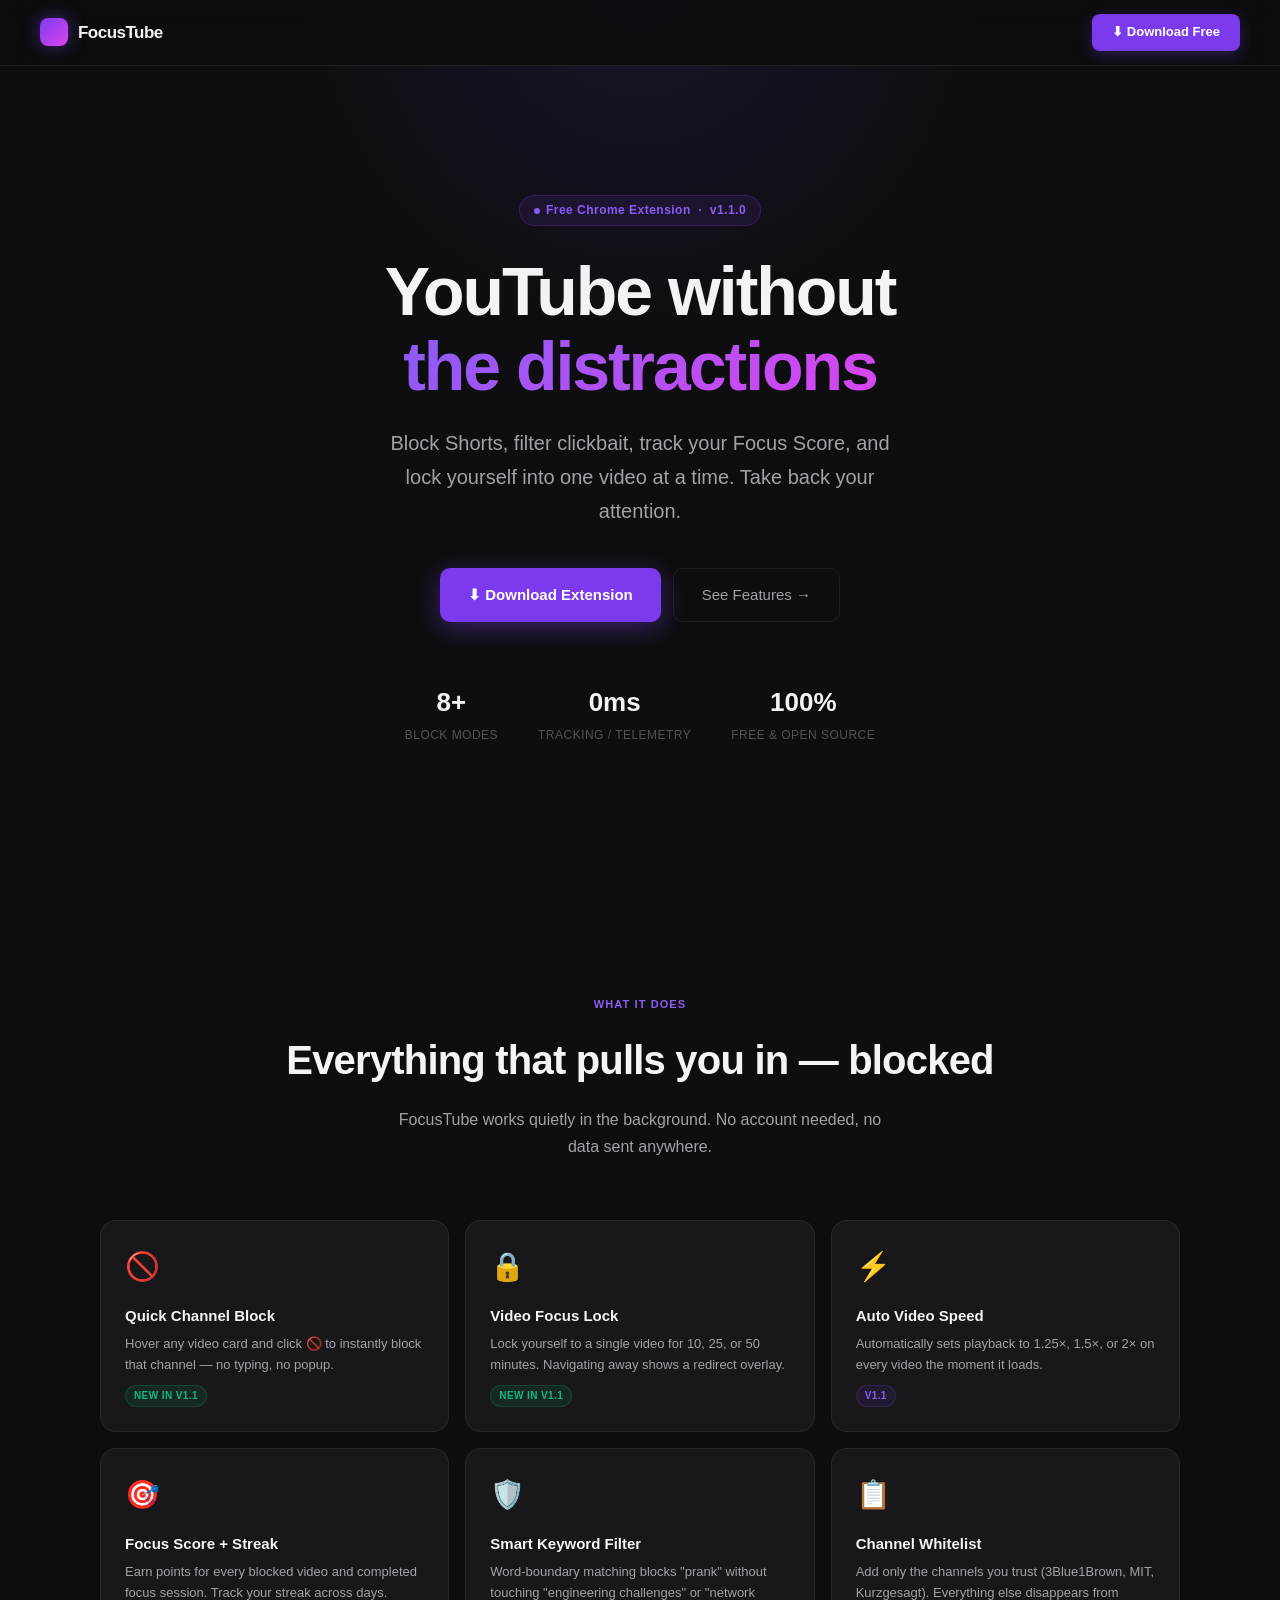
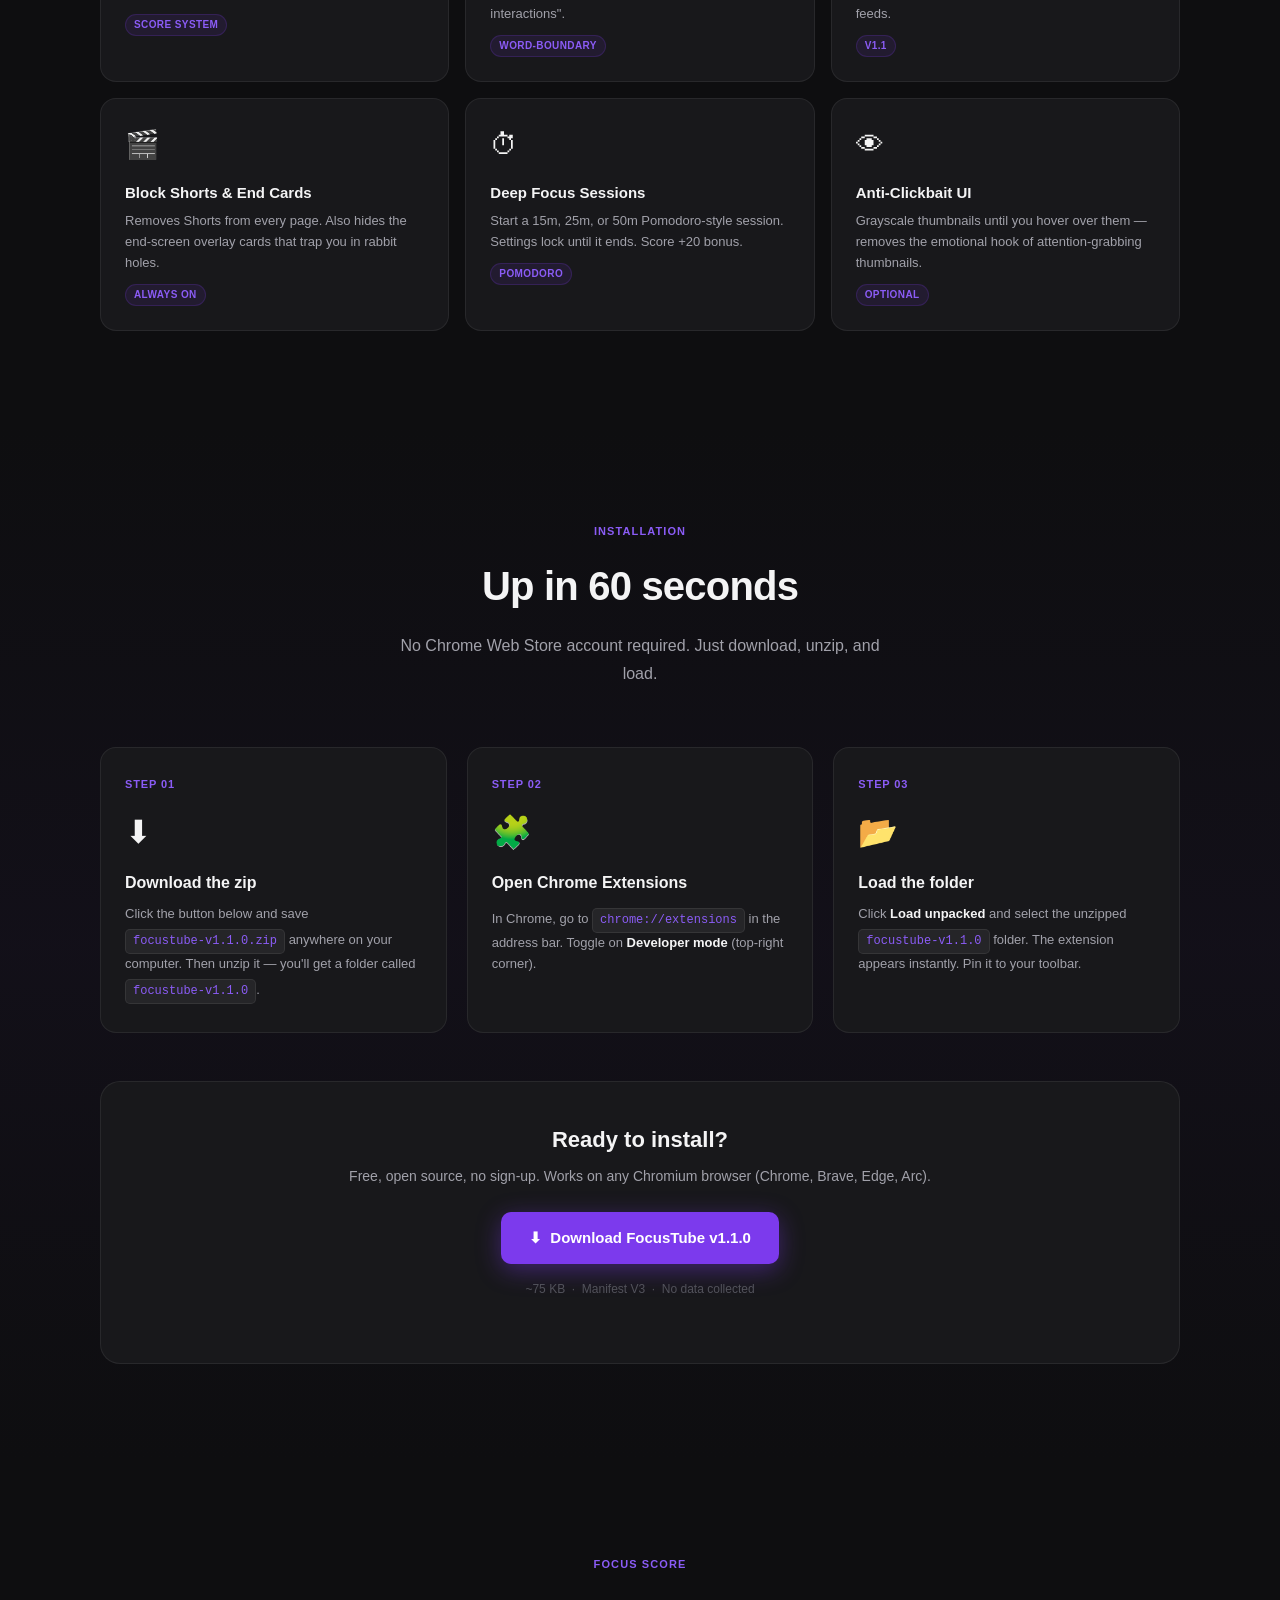
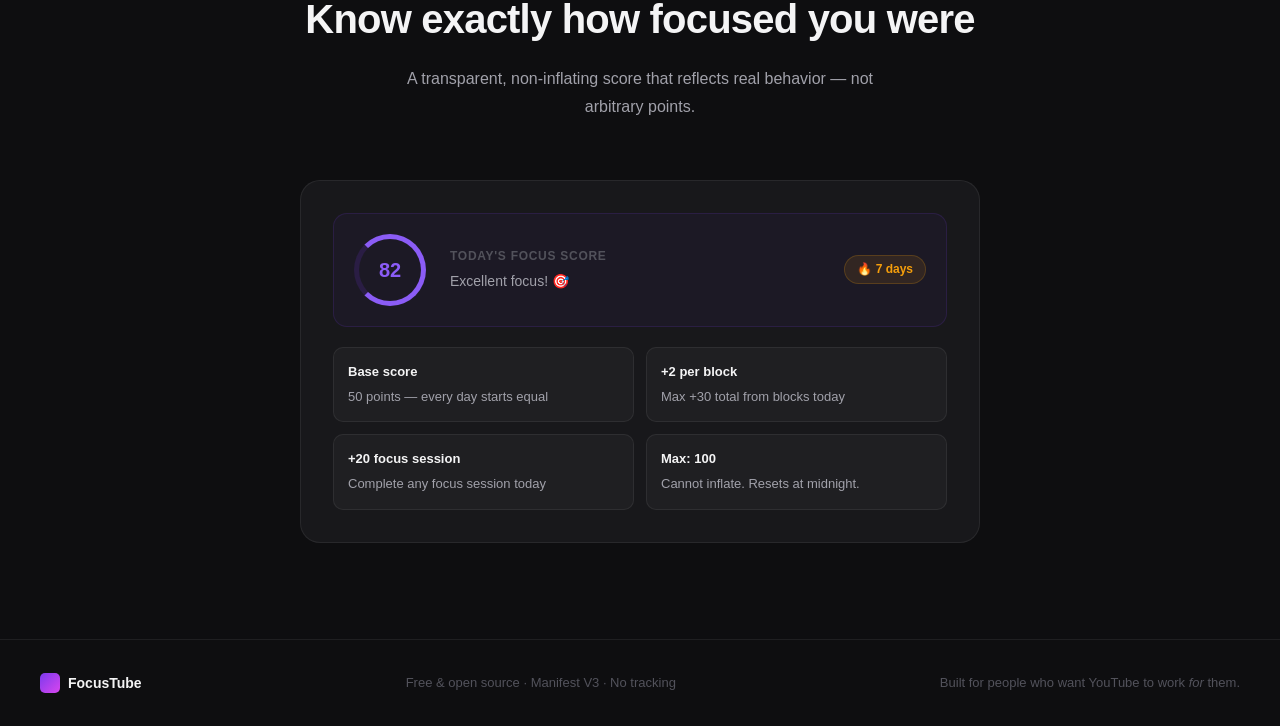
==== docs/index.html @ 8a8a4b5a "🚀 FocusTube v1.1.0 — initial release" ====
<!DOCTYPE html>
<html lang="en">
<head>
  <meta charset="UTF-8">
  <meta name="viewport" content="width=device-width, initial-scale=1.0">
  <title>FocusTube — Distraction-Free YouTube</title>
  <meta name="description" content="FocusTube is a free Chrome extension that blocks Shorts, filters distracting content, tracks your focus score, and locks you into productive YouTube sessions.">
  <style>
    *, *::before, *::after { box-sizing: border-box; margin: 0; padding: 0; }

    :root {
      --bg:       #0e0e10;
      --card:     #18181b;
      --border:   rgba(255,255,255,0.07);
      --accent:   #7c3aed;
      --accent2:  #8b5cf6;
      --success:  #10b981;
      --text:     #f4f4f5;
      --muted:    #a1a1aa;
      --dim:      #52525b;
      --font:     -apple-system, BlinkMacSystemFont, "Segoe UI", Roboto, "Helvetica Neue", Arial, sans-serif;
    }

    html { scroll-behavior: smooth; }

    body {
      background: var(--bg);
      color: var(--text);
      font-family: var(--font);
      line-height: 1.6;
      -webkit-font-smoothing: antialiased;
    }

    /* ── HEADER ─────────────────────────── */
    header {
      position: fixed; top: 0; left: 0; right: 0;
      z-index: 100;
      display: flex; align-items: center; justify-content: space-between;
      padding: 14px 40px;
      background: rgba(14,14,16,0.85);
      backdrop-filter: blur(14px);
      border-bottom: 1px solid var(--border);
    }

    .logo { display: flex; align-items: center; gap: 10px; text-decoration: none; }
    .logo-icon {
      width: 28px; height: 28px;
      background: linear-gradient(135deg, var(--accent), #d946ef);
      border-radius: 8px;
      box-shadow: 0 0 16px rgba(124,58,237,0.5);
    }
    .logo-text { font-size: 17px; font-weight: 700; letter-spacing: -0.03em; color: var(--text); }

    .header-cta {
      background: var(--accent);
      color: #fff;
      text-decoration: none;
      padding: 8px 20px;
      border-radius: 8px;
      font-size: 13px;
      font-weight: 600;
      transition: background 0.2s, box-shadow 0.2s;
      box-shadow: 0 4px 14px rgba(124,58,237,0.3);
    }
    .header-cta:hover { background: var(--accent2); box-shadow: 0 6px 20px rgba(124,58,237,0.45); }

    /* ── HERO ───────────────────────────── */
    .hero {
      min-height: 100vh;
      display: flex; flex-direction: column;
      align-items: center; justify-content: center;
      text-align: center;
      padding: 120px 24px 80px;
      position: relative;
      overflow: hidden;
    }

    .hero::before {
      content: '';
      position: absolute;
      top: -40%; left: 50%;
      transform: translateX(-50%);
      width: 700px; height: 700px;
      background: radial-gradient(circle, rgba(124,58,237,0.12) 0%, transparent 70%);
      pointer-events: none;
    }

    .hero-badge {
      display: inline-flex; align-items: center; gap: 6px;
      background: rgba(124,58,237,0.1);
      border: 1px solid rgba(124,58,237,0.25);
      color: var(--accent2);
      padding: 5px 14px;
      border-radius: 99px;
      font-size: 12px; font-weight: 600;
      letter-spacing: 0.04em;
      margin-bottom: 28px;
    }
    .hero-badge-dot {
      width: 6px; height: 6px;
      border-radius: 50%;
      background: var(--accent2);
      animation: pulse 2s ease-in-out infinite;
    }
    @keyframes pulse {
      0%,100% { opacity: 1; transform: scale(1); }
      50%      { opacity: 0.4; transform: scale(0.8); }
    }

    h1 {
      font-size: clamp(36px, 6vw, 68px);
      font-weight: 800;
      letter-spacing: -0.03em;
      line-height: 1.1;
      margin-bottom: 22px;
      max-width: 780px;
    }

    h1 span {
      background: linear-gradient(135deg, var(--accent2), #d946ef);
      -webkit-background-clip: text;
      -webkit-text-fill-color: transparent;
      background-clip: text;
    }

    .hero-sub {
      font-size: clamp(16px, 2.5vw, 20px);
      color: var(--muted);
      max-width: 520px;
      margin-bottom: 40px;
      line-height: 1.7;
    }

    .hero-btns {
      display: flex; gap: 12px; flex-wrap: wrap; justify-content: center;
      margin-bottom: 60px;
    }

    .btn-primary {
      display: inline-flex; align-items: center; gap: 8px;
      background: var(--accent);
      color: #fff;
      text-decoration: none;
      padding: 14px 28px;
      border-radius: 10px;
      font-size: 15px; font-weight: 600;
      box-shadow: 0 6px 24px rgba(124,58,237,0.4);
      transition: all 0.2s;
    }
    .btn-primary:hover { background: var(--accent2); transform: translateY(-1px); box-shadow: 0 8px 28px rgba(124,58,237,0.5); }

    .btn-ghost {
      display: inline-flex; align-items: center; gap: 8px;
      border: 1px solid var(--border);
      color: var(--muted);
      text-decoration: none;
      padding: 14px 28px;
      border-radius: 10px;
      font-size: 15px; font-weight: 500;
      transition: all 0.2s;
    }
    .btn-ghost:hover { border-color: rgba(255,255,255,0.15); color: var(--text); background: rgba(255,255,255,0.04); }

    .hero-stats {
      display: flex; gap: 40px; flex-wrap: wrap; justify-content: center;
    }
    .stat { text-align: center; }
    .stat-num { font-size: 26px; font-weight: 800; color: var(--text); }
    .stat-label { font-size: 12px; color: var(--dim); margin-top: 2px; letter-spacing: 0.04em; text-transform: uppercase; }

    /* ── FEATURES ───────────────────────── */
    section { padding: 96px 24px; }

    .container { max-width: 1080px; margin: 0 auto; }

    .section-label {
      text-align: center;
      font-size: 11px; font-weight: 700;
      text-transform: uppercase; letter-spacing: 0.1em;
      color: var(--accent2);
      margin-bottom: 14px;
    }

    h2 {
      text-align: center;
      font-size: clamp(26px, 4vw, 40px);
      font-weight: 800;
      letter-spacing: -0.02em;
      margin-bottom: 14px;
    }

    .section-sub {
      text-align: center;
      color: var(--muted);
      font-size: 16px;
      max-width: 500px;
      margin: 0 auto 60px;
      line-height: 1.7;
    }

    .features-grid {
      display: grid;
      grid-template-columns: repeat(auto-fit, minmax(300px, 1fr));
      gap: 16px;
    }

    .feature-card {
      background: var(--card);
      border: 1px solid var(--border);
      border-radius: 16px;
      padding: 24px;
      transition: border-color 0.2s, transform 0.2s;
    }
    .feature-card:hover { border-color: rgba(124,58,237,0.3); transform: translateY(-2px); }

    .feature-icon {
      font-size: 28px;
      margin-bottom: 14px;
      display: block;
    }

    .feature-name {
      font-size: 15px; font-weight: 700;
      margin-bottom: 6px; color: var(--text);
    }

    .feature-desc {
      font-size: 13px; color: var(--muted); line-height: 1.6;
    }

    .feature-tag {
      display: inline-block;
      background: rgba(124,58,237,0.1);
      border: 1px solid rgba(124,58,237,0.2);
      color: var(--accent2);
      padding: 2px 8px;
      border-radius: 99px;
      font-size: 10px; font-weight: 700;
      letter-spacing: 0.04em;
      text-transform: uppercase;
      margin-top: 10px;
    }
    .feature-tag.green {
      background: rgba(16,185,129,0.1);
      border-color: rgba(16,185,129,0.2);
      color: var(--success);
    }

    /* ── INSTALL STEPS ──────────────────── */
    .install-section {
      background: linear-gradient(180deg, var(--bg) 0%, rgba(124,58,237,0.04) 50%, var(--bg) 100%);
    }

    .steps {
      display: grid;
      grid-template-columns: repeat(auto-fit, minmax(260px, 1fr));
      gap: 20px;
      margin-bottom: 48px;
    }

    .step {
      background: var(--card);
      border: 1px solid var(--border);
      border-radius: 16px;
      padding: 28px 24px;
      position: relative;
    }

    .step-num {
      font-size: 11px; font-weight: 800;
      text-transform: uppercase; letter-spacing: 0.08em;
      color: var(--accent2);
      margin-bottom: 14px;
    }

    .step-icon { font-size: 32px; margin-bottom: 12px; display: block; }

    .step h3 { font-size: 16px; font-weight: 700; margin-bottom: 8px; }

    .step p { font-size: 13px; color: var(--muted); line-height: 1.6; }

    .step code {
      display: inline-block;
      background: rgba(255,255,255,0.06);
      border: 1px solid var(--border);
      border-radius: 5px;
      padding: 2px 7px;
      font-size: 12px;
      font-family: "SF Mono", "Fira Code", Consolas, monospace;
      color: var(--accent2);
      margin-top: 4px;
    }

    .install-cta {
      text-align: center;
      padding: 40px;
      background: var(--card);
      border: 1px solid var(--border);
      border-radius: 20px;
    }

    .install-cta h3 { font-size: 22px; font-weight: 700; margin-bottom: 8px; }
    .install-cta p { font-size: 14px; color: var(--muted); margin-bottom: 24px; }

    /* ── SCORE PREVIEW ──────────────────── */
    .preview-box {
      background: var(--card);
      border: 1px solid var(--border);
      border-radius: 20px;
      padding: 32px;
      max-width: 680px;
      margin: 0 auto;
    }

    .score-preview {
      display: flex; align-items: center; gap: 24px;
      padding: 20px;
      background: rgba(124,58,237,0.05);
      border: 1px solid rgba(124,58,237,0.15);
      border-radius: 14px;
      margin-bottom: 20px;
    }

    .score-ring-demo {
      width: 72px; height: 72px;
      border-radius: 50%;
      border: 5px solid rgba(124,58,237,0.15);
      border-top-color: var(--accent2);
      border-right-color: var(--accent2);
      border-bottom-color: var(--accent2);
      display: flex; align-items: center; justify-content: center;
      flex-shrink: 0;
    }

    .score-ring-num { font-size: 20px; font-weight: 800; color: var(--accent2); }
    .score-meta { flex: 1; }
    .score-meta-title { font-size: 12px; font-weight: 700; text-transform: uppercase; letter-spacing: 0.06em; color: var(--dim); margin-bottom: 4px; }
    .score-meta-msg { font-size: 14px; color: var(--muted); }
    .streak-demo {
      background: rgba(245,158,11,0.1);
      border: 1px solid rgba(245,158,11,0.2);
      color: #f59e0b;
      padding: 4px 12px; border-radius: 99px;
      font-size: 12px; font-weight: 700;
    }

    /* ── FOOTER ─────────────────────────── */
    footer {
      border-top: 1px solid var(--border);
      padding: 32px 40px;
      display: flex; align-items: center; justify-content: space-between;
      flex-wrap: wrap; gap: 16px;
    }

    .footer-logo { display: flex; align-items: center; gap: 8px; }
    .footer-logo-icon {
      width: 20px; height: 20px;
      background: linear-gradient(135deg, var(--accent), #d946ef);
      border-radius: 5px;
    }
    .footer-logo-text { font-size: 14px; font-weight: 700; color: var(--text); }

    footer p { font-size: 13px; color: var(--dim); }

    footer a { color: var(--accent2); text-decoration: none; }
    footer a:hover { text-decoration: underline; }

    @media (max-width: 600px) {
      header { padding: 12px 20px; }
      .hero { padding: 100px 20px 60px; }
      .hero-stats { gap: 24px; }
      footer { flex-direction: column; text-align: center; }
    }
  </style>
</head>
<body>

  <!-- ── HEADER ─────────────────────────── -->
  <header>
    <a class="logo" href="#">
      <div class="logo-icon"></div>
      <span class="logo-text">FocusTube</span>
    </a>
    <a class="header-cta" href="#install">⬇ Download Free</a>
  </header>

  <!-- ── HERO ─────────────────────────────── -->
  <section class="hero">
    <div class="hero-badge">
      <span class="hero-badge-dot"></span>
      Free Chrome Extension &nbsp;·&nbsp; v1.1.0
    </div>

    <h1>YouTube without<br><span>the distractions</span></h1>

    <p class="hero-sub">
      Block Shorts, filter clickbait, track your Focus Score, and lock yourself
      into one video at a time. Take back your attention.
    </p>

    <div class="hero-btns">
      <a class="btn-primary" href="#install">
        ⬇ Download Extension
      </a>
      <a class="btn-ghost" href="#features">
        See Features →
      </a>
    </div>

    <div class="hero-stats">
      <div class="stat">
        <div class="stat-num">8+</div>
        <div class="stat-label">Block Modes</div>
      </div>
      <div class="stat">
        <div class="stat-num">0ms</div>
        <div class="stat-label">Tracking / Telemetry</div>
      </div>
      <div class="stat">
        <div class="stat-num">100%</div>
        <div class="stat-label">Free & Open Source</div>
      </div>
    </div>
  </section>

  <!-- ── FEATURES ─────────────────────────── -->
  <section id="features">
    <div class="container">
      <p class="section-label">What it does</p>
      <h2>Everything that pulls you in — blocked</h2>
      <p class="section-sub">FocusTube works quietly in the background. No account needed, no data sent anywhere.</p>

      <div class="features-grid">

        <div class="feature-card">
          <span class="feature-icon">🚫</span>
          <div class="feature-name">Quick Channel Block</div>
          <div class="feature-desc">Hover any video card and click 🚫 to instantly block that channel — no typing, no popup.</div>
          <span class="feature-tag green">New in v1.1</span>
        </div>

        <div class="feature-card">
          <span class="feature-icon">🔒</span>
          <div class="feature-name">Video Focus Lock</div>
          <div class="feature-desc">Lock yourself to a single video for 10, 25, or 50 minutes. Navigating away shows a redirect overlay.</div>
          <span class="feature-tag green">New in v1.1</span>
        </div>

        <div class="feature-card">
          <span class="feature-icon">⚡</span>
          <div class="feature-name">Auto Video Speed</div>
          <div class="feature-desc">Automatically sets playback to 1.25×, 1.5×, or 2× on every video the moment it loads.</div>
          <span class="feature-tag">v1.1</span>
        </div>

        <div class="feature-card">
          <span class="feature-icon">🎯</span>
          <div class="feature-name">Focus Score + Streak</div>
          <div class="feature-desc">Earn points for every blocked video and completed focus session. Track your streak across days.</div>
          <span class="feature-tag">Score System</span>
        </div>

        <div class="feature-card">
          <span class="feature-icon">🛡️</span>
          <div class="feature-name">Smart Keyword Filter</div>
          <div class="feature-desc">Word-boundary matching blocks "prank" without touching "engineering challenges" or "network interactions".</div>
          <span class="feature-tag">Word-Boundary</span>
        </div>

        <div class="feature-card">
          <span class="feature-icon">📋</span>
          <div class="feature-name">Channel Whitelist</div>
          <div class="feature-desc">Add only the channels you trust (3Blue1Brown, MIT, Kurzgesagt). Everything else disappears from feeds.</div>
          <span class="feature-tag">v1.1</span>
        </div>

        <div class="feature-card">
          <span class="feature-icon">🎬</span>
          <div class="feature-name">Block Shorts & End Cards</div>
          <div class="feature-desc">Removes Shorts from every page. Also hides the end-screen overlay cards that trap you in rabbit holes.</div>
          <span class="feature-tag">Always On</span>
        </div>

        <div class="feature-card">
          <span class="feature-icon">⏱</span>
          <div class="feature-name">Deep Focus Sessions</div>
          <div class="feature-desc">Start a 15m, 25m, or 50m Pomodoro-style session. Settings lock until it ends. Score +20 bonus.</div>
          <span class="feature-tag">Pomodoro</span>
        </div>

        <div class="feature-card">
          <span class="feature-icon">👁</span>
          <div class="feature-name">Anti-Clickbait UI</div>
          <div class="feature-desc">Grayscale thumbnails until you hover over them — removes the emotional hook of attention-grabbing thumbnails.</div>
          <span class="feature-tag">Optional</span>
        </div>

      </div>
    </div>
  </section>

  <!-- ── INSTALL ───────────────────────────── -->
  <section class="install-section" id="install">
    <div class="container">
      <p class="section-label">Installation</p>
      <h2>Up in 60 seconds</h2>
      <p class="section-sub">No Chrome Web Store account required. Just download, unzip, and load.</p>

      <div class="steps">
        <div class="step">
          <div class="step-num">Step 01</div>
          <span class="step-icon">⬇</span>
          <h3>Download the zip</h3>
          <p>Click the button below and save <code>focustube-v1.1.0.zip</code> anywhere on your computer. Then unzip it — you'll get a folder called <code>focustube-v1.1.0</code>.</p>
        </div>

        <div class="step">
          <div class="step-num">Step 02</div>
          <span class="step-icon">🧩</span>
          <h3>Open Chrome Extensions</h3>
          <p>In Chrome, go to <code>chrome://extensions</code> in the address bar. Toggle on <strong style="color:#f4f4f5">Developer mode</strong> (top-right corner).</p>
        </div>

        <div class="step">
          <div class="step-num">Step 03</div>
          <span class="step-icon">📂</span>
          <h3>Load the folder</h3>
          <p>Click <strong style="color:#f4f4f5">Load unpacked</strong> and select the unzipped <code>focustube-v1.1.0</code> folder. The extension appears instantly. Pin it to your toolbar.</p>
        </div>
      </div>

      <div class="install-cta">
        <h3>Ready to install?</h3>
        <p>Free, open source, no sign-up. Works on any Chromium browser (Chrome, Brave, Edge, Arc).</p>
        <a class="btn-primary" href="focustube-v1.1.0.zip" download>
          ⬇ &nbsp;Download FocusTube v1.1.0
        </a>
        <p style="margin-top:16px; font-size:12px; color:#52525b">
          ~75 KB &nbsp;·&nbsp; Manifest V3 &nbsp;·&nbsp; No data collected
        </p>
      </div>
    </div>
  </section>

  <!-- ── SCORE PREVIEW ─────────────────────── -->
  <section>
    <div class="container">
      <p class="section-label">Focus Score</p>
      <h2>Know exactly how focused you were</h2>
      <p class="section-sub">A transparent, non-inflating score that reflects real behavior — not arbitrary points.</p>

      <div class="preview-box">
        <div class="score-preview">
          <div class="score-ring-demo">
            <span class="score-ring-num">82</span>
          </div>
          <div class="score-meta">
            <div class="score-meta-title">Today's Focus Score</div>
            <div class="score-meta-msg">Excellent focus! 🎯</div>
          </div>
          <span class="streak-demo">🔥 7 days</span>
        </div>

        <div style="display:grid; grid-template-columns:1fr 1fr; gap:12px; font-size:13px; color:var(--muted);">
          <div style="background:rgba(255,255,255,0.03);border:1px solid var(--border);border-radius:10px;padding:14px;">
            <div style="color:var(--text);font-weight:600;margin-bottom:4px;">Base score</div>
            50 points — every day starts equal
          </div>
          <div style="background:rgba(255,255,255,0.03);border:1px solid var(--border);border-radius:10px;padding:14px;">
            <div style="color:var(--text);font-weight:600;margin-bottom:4px;">+2 per block</div>
            Max +30 total from blocks today
          </div>
          <div style="background:rgba(255,255,255,0.03);border:1px solid var(--border);border-radius:10px;padding:14px;">
            <div style="color:var(--text);font-weight:600;margin-bottom:4px;">+20 focus session</div>
            Complete any focus session today
          </div>
          <div style="background:rgba(255,255,255,0.03);border:1px solid var(--border);border-radius:10px;padding:14px;">
            <div style="color:var(--text);font-weight:600;margin-bottom:4px;">Max: 100</div>
            Cannot inflate. Resets at midnight.
          </div>
        </div>
      </div>
    </div>
  </section>

  <!-- ── FOOTER ────────────────────────────── -->
  <footer>
    <div class="footer-logo">
      <div class="footer-logo-icon"></div>
      <span class="footer-logo-text">FocusTube</span>
    </div>
    <p>Free & open source · Manifest V3 · No tracking</p>
    <p>Built for people who want YouTube to work <em>for</em> them.</p>
  </footer>

</body>
</html>
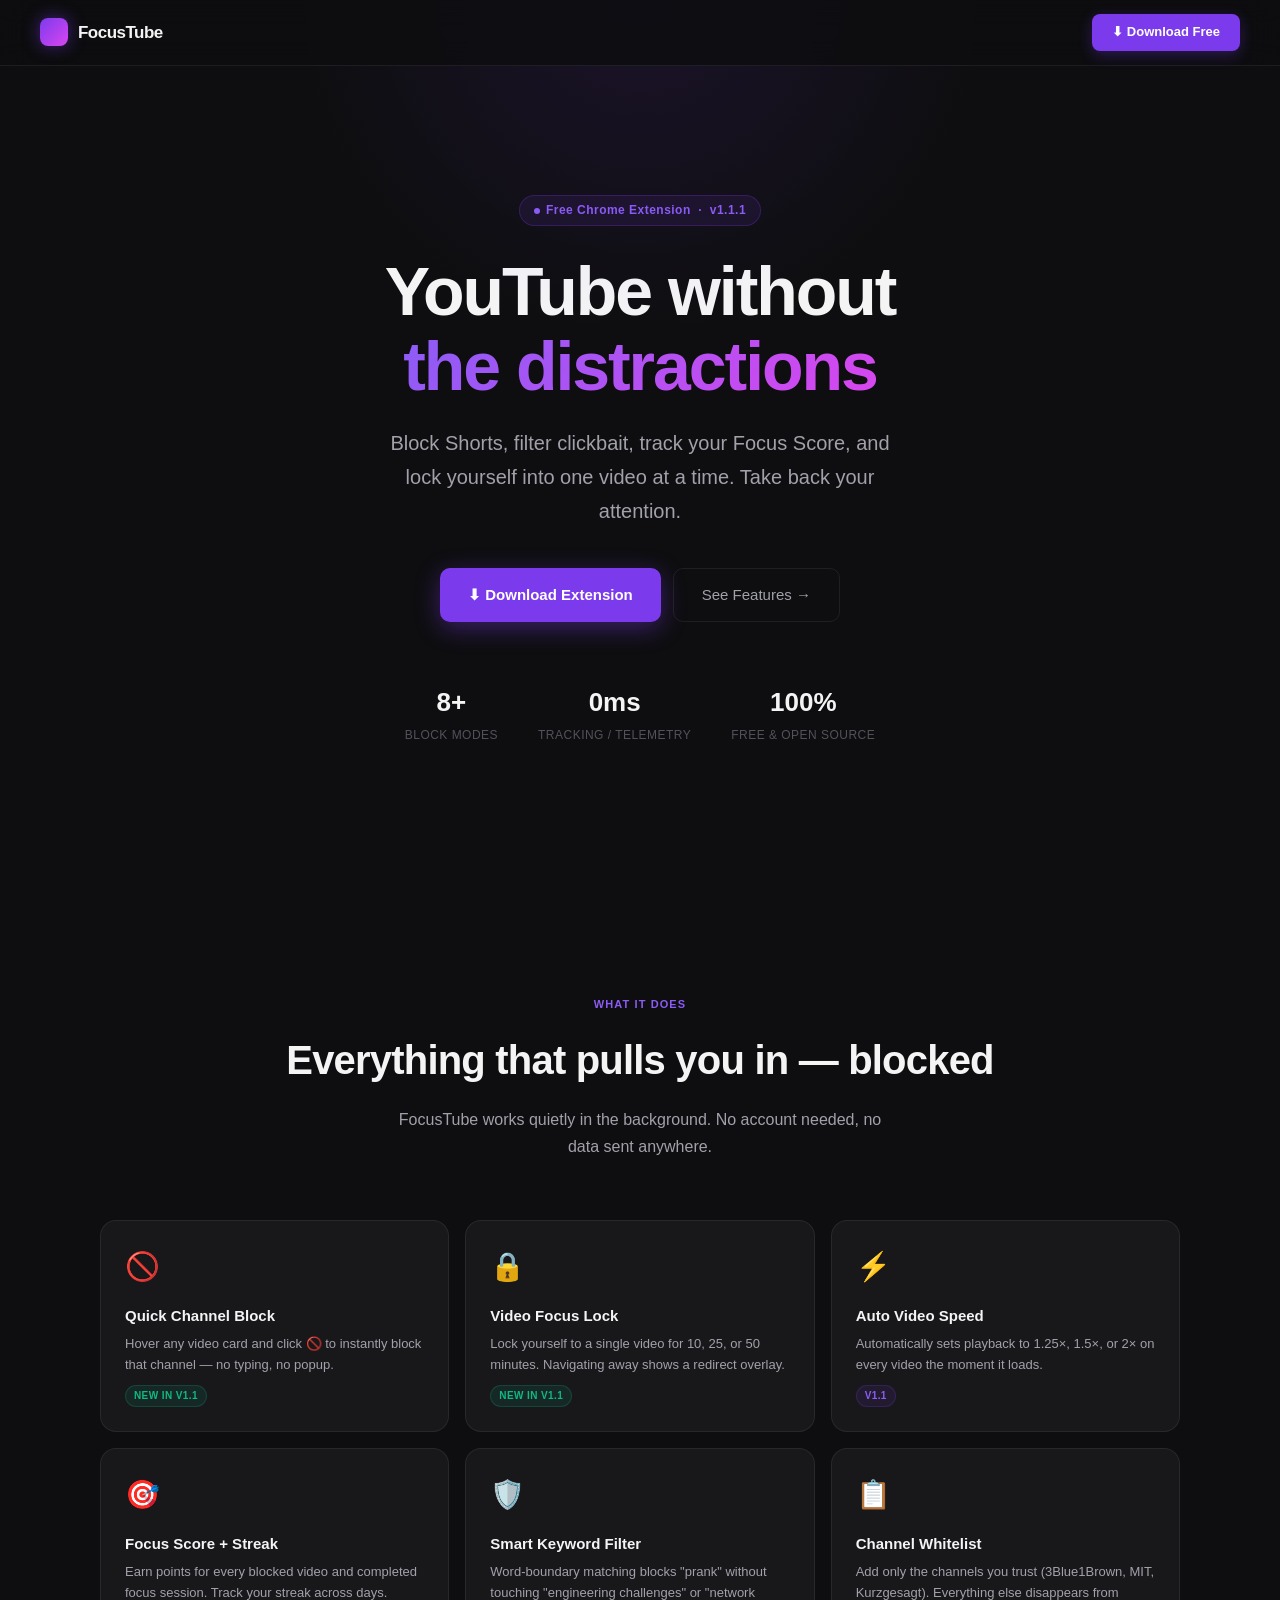
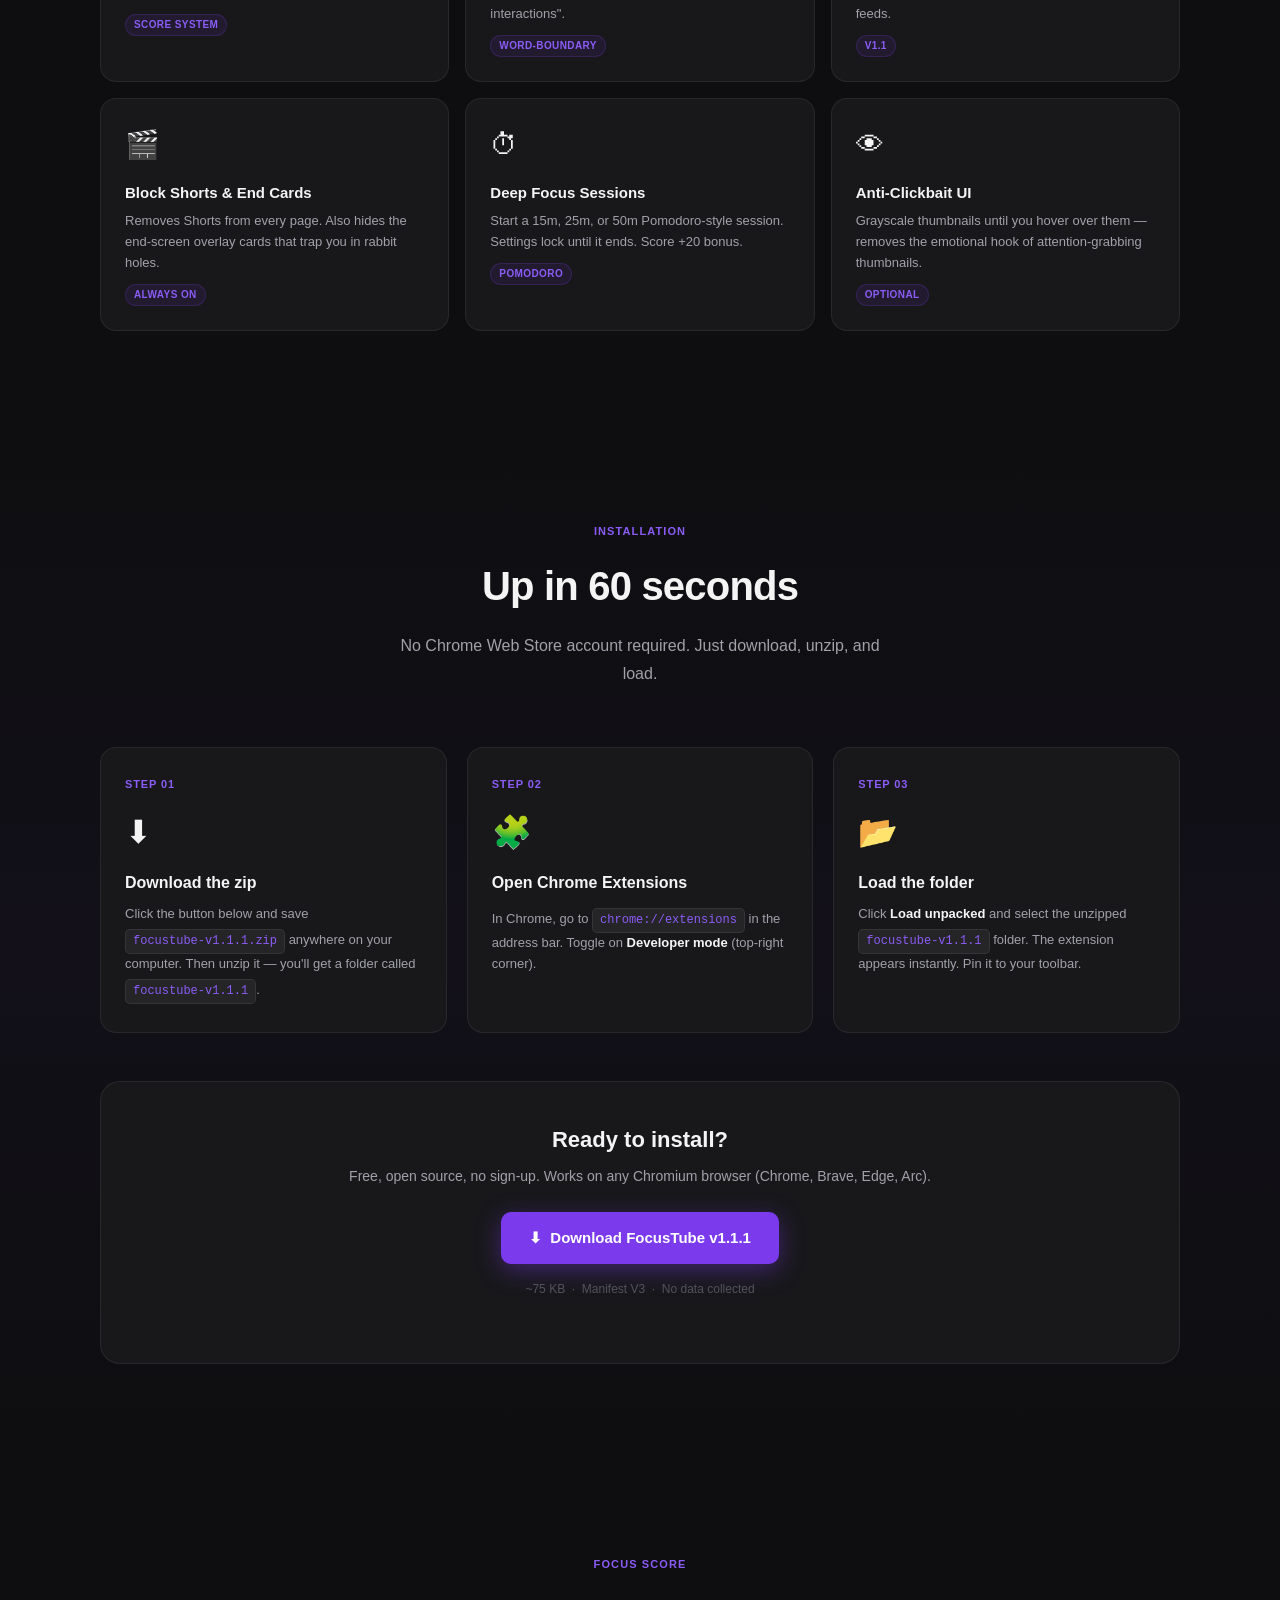
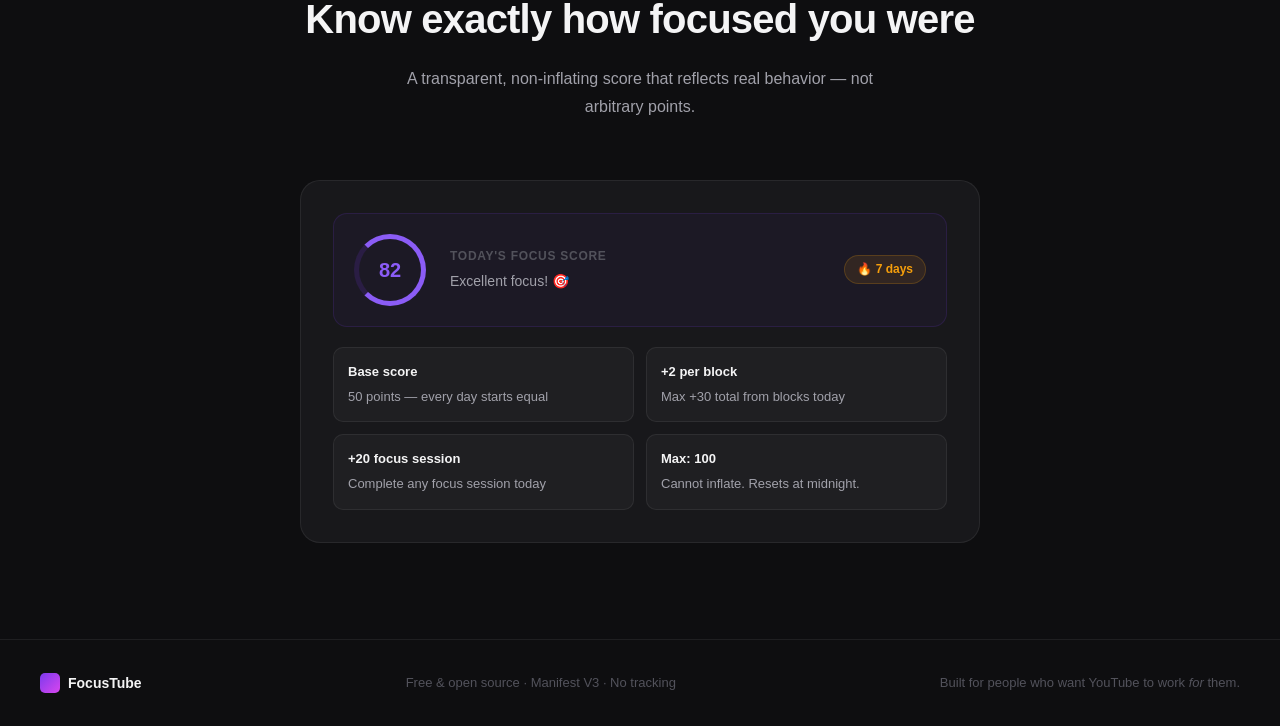
==== commit e517fe2c: "fix: Focus Session no longer blocks /watch page videos" ====
--- a/docs/index.html
+++ b/docs/index.html
@@ -388,7 +388,7 @@
   <section class="hero">
     <div class="hero-badge">
       <span class="hero-badge-dot"></span>
-      Free Chrome Extension &nbsp;·&nbsp; v1.1.0
+      Free Chrome Extension &nbsp;·&nbsp; v1.1.1
     </div>
 
     <h1>YouTube without<br><span>the distractions</span></h1>
@@ -511,7 +511,7 @@
           <div class="step-num">Step 01</div>
           <span class="step-icon">⬇</span>
           <h3>Download the zip</h3>
-          <p>Click the button below and save <code>focustube-v1.1.0.zip</code> anywhere on your computer. Then unzip it — you'll get a folder called <code>focustube-v1.1.0</code>.</p>
+          <p>Click the button below and save <code>focustube-v1.1.1.zip</code> anywhere on your computer. Then unzip it — you'll get a folder called <code>focustube-v1.1.1</code>.</p>
         </div>
 
         <div class="step">
@@ -525,15 +525,15 @@
           <div class="step-num">Step 03</div>
           <span class="step-icon">📂</span>
           <h3>Load the folder</h3>
-          <p>Click <strong style="color:#f4f4f5">Load unpacked</strong> and select the unzipped <code>focustube-v1.1.0</code> folder. The extension appears instantly. Pin it to your toolbar.</p>
+          <p>Click <strong style="color:#f4f4f5">Load unpacked</strong> and select the unzipped <code>focustube-v1.1.1</code> folder. The extension appears instantly. Pin it to your toolbar.</p>
         </div>
       </div>
 
       <div class="install-cta">
         <h3>Ready to install?</h3>
         <p>Free, open source, no sign-up. Works on any Chromium browser (Chrome, Brave, Edge, Arc).</p>
-        <a class="btn-primary" href="focustube-v1.1.0.zip" download>
-          ⬇ &nbsp;Download FocusTube v1.1.0
+        <a class="btn-primary" href="https://github.com/aditya2706-dot/focustube/releases/download/v1.1.1/focustube-v1.1.1.zip" download>
+          ⬇ &nbsp;Download FocusTube v1.1.1
         </a>
         <p style="margin-top:16px; font-size:12px; color:#52525b">
           ~75 KB &nbsp;·&nbsp; Manifest V3 &nbsp;·&nbsp; No data collected
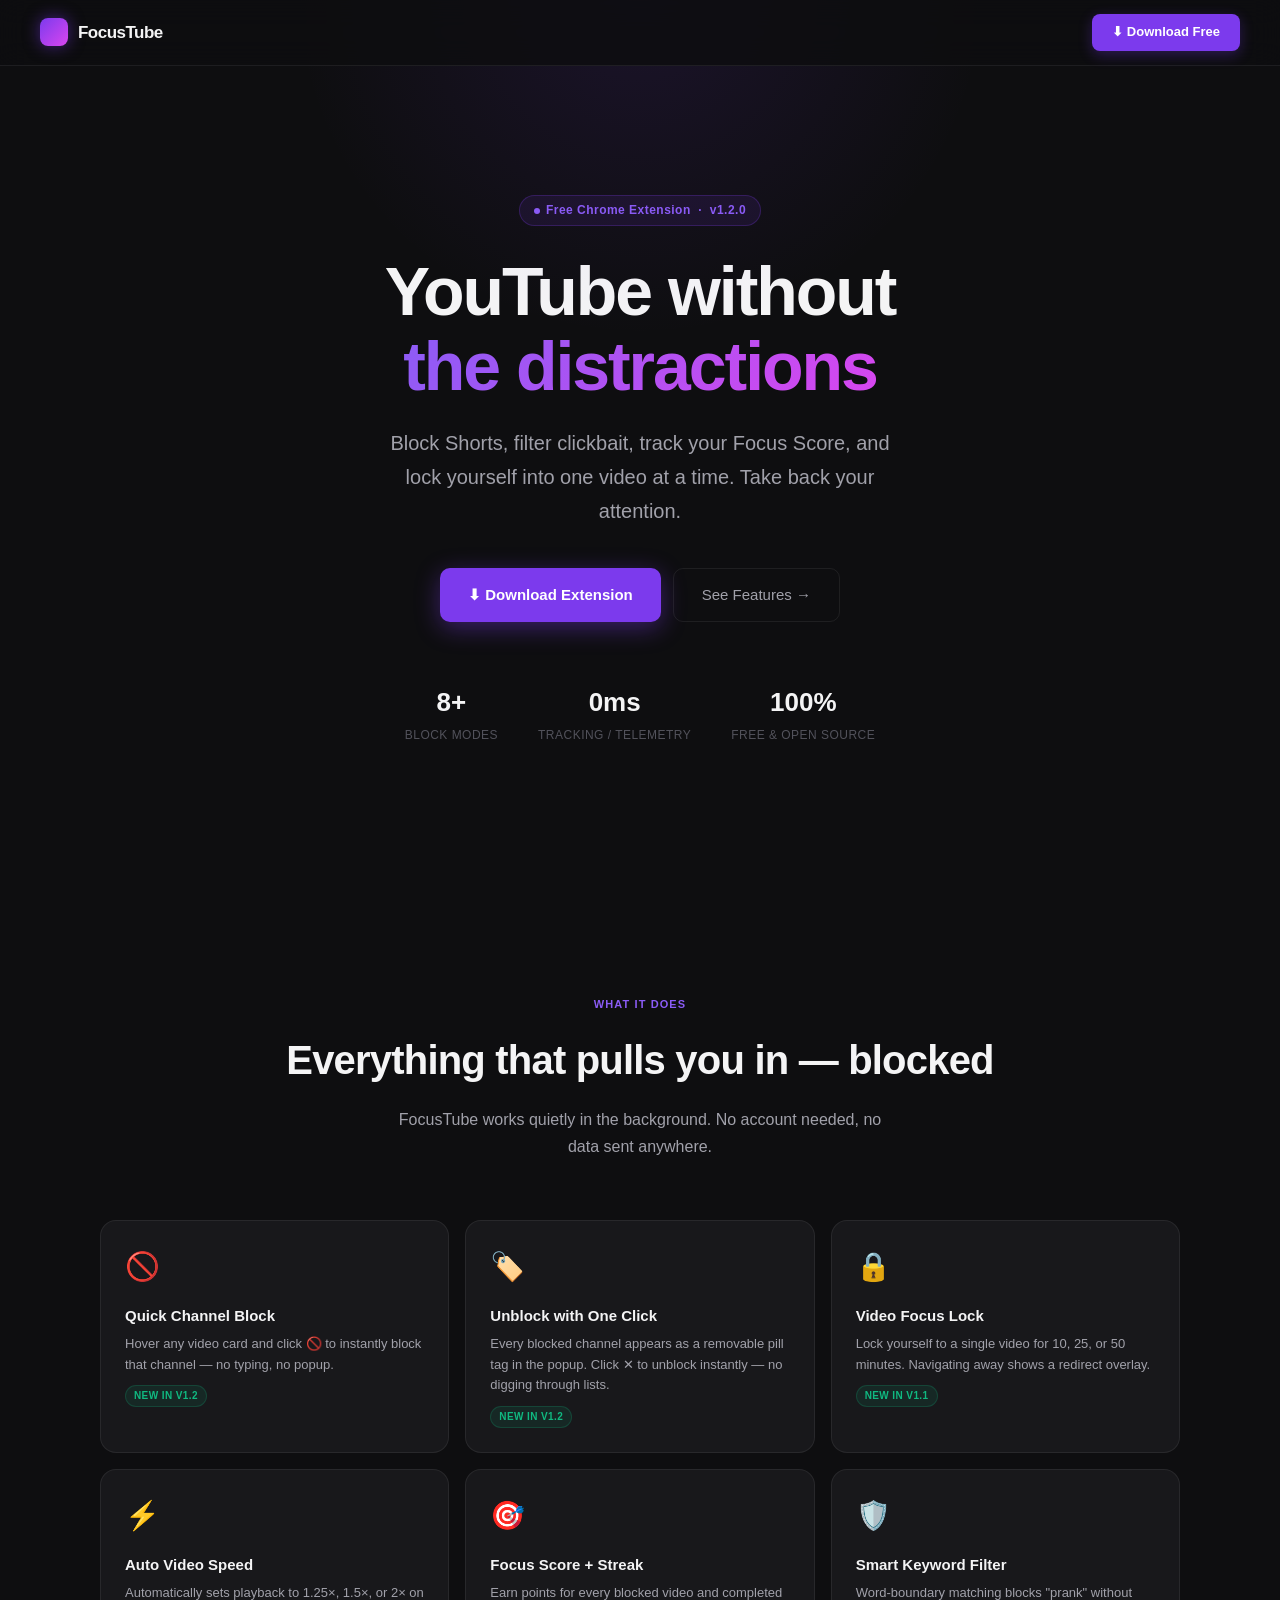
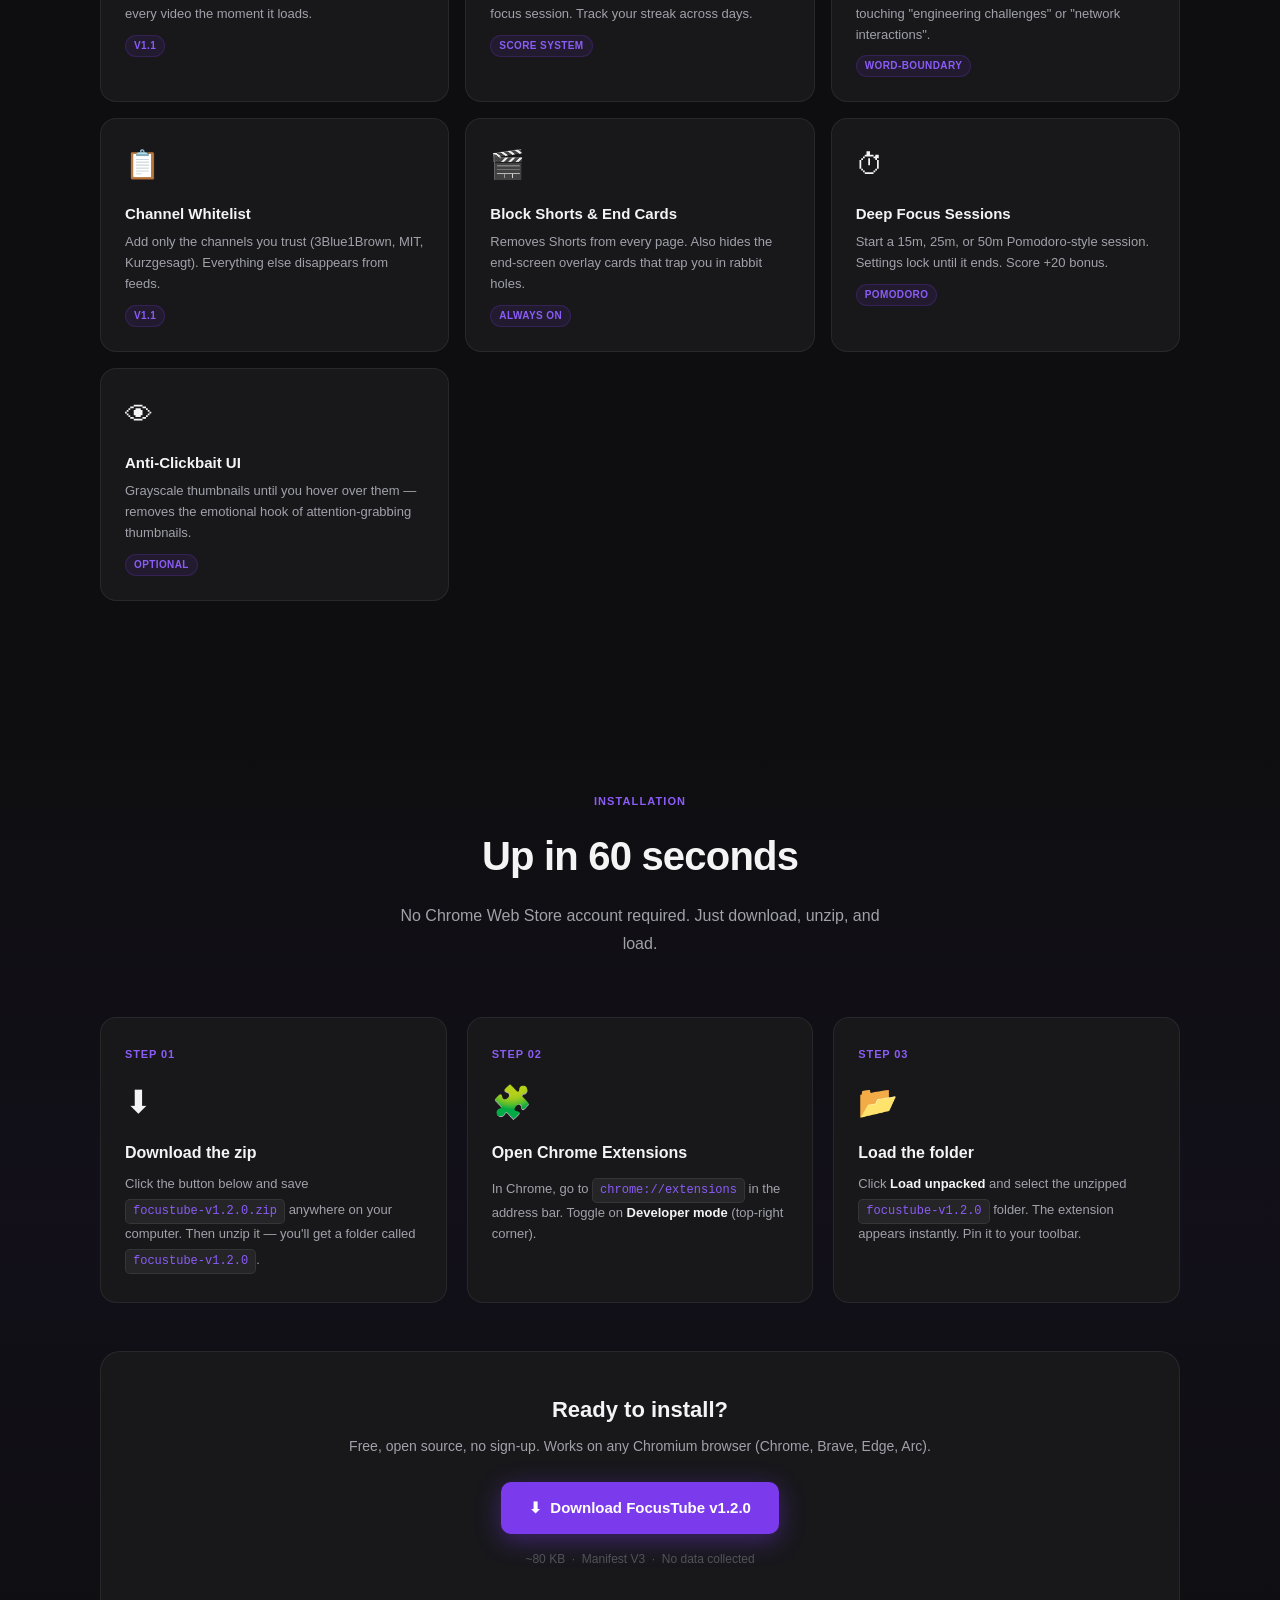
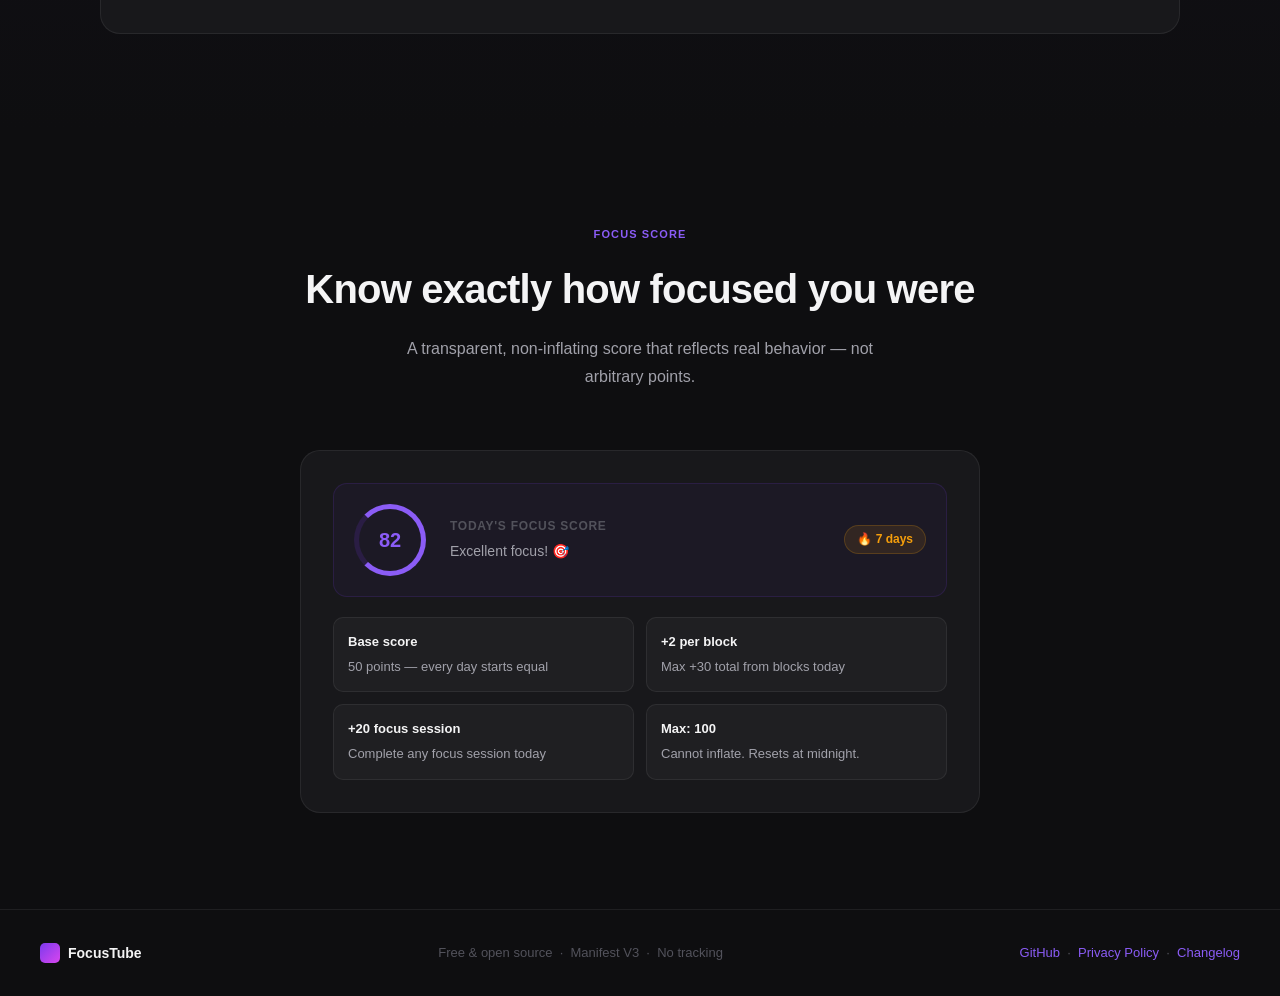
==== commit 0cfc0928: "chore: update docs to v1.2.0, add release ZIP" ====
--- a/docs/index.html
+++ b/docs/index.html
@@ -388,7 +388,7 @@
   <section class="hero">
     <div class="hero-badge">
       <span class="hero-badge-dot"></span>
-      Free Chrome Extension &nbsp;·&nbsp; v1.1.1
+      Free Chrome Extension &nbsp;·&nbsp; v1.2.0
     </div>
 
     <h1>YouTube without<br><span>the distractions</span></h1>
@@ -436,7 +436,14 @@
           <span class="feature-icon">🚫</span>
           <div class="feature-name">Quick Channel Block</div>
           <div class="feature-desc">Hover any video card and click 🚫 to instantly block that channel — no typing, no popup.</div>
-          <span class="feature-tag green">New in v1.1</span>
+          <span class="feature-tag green">New in v1.2</span>
+        </div>
+
+        <div class="feature-card">
+          <span class="feature-icon">🏷️</span>
+          <div class="feature-name">Unblock with One Click</div>
+          <div class="feature-desc">Every blocked channel appears as a removable pill tag in the popup. Click ✕ to unblock instantly — no digging through lists.</div>
+          <span class="feature-tag green">New in v1.2</span>
         </div>
 
         <div class="feature-card">
@@ -511,7 +518,7 @@
           <div class="step-num">Step 01</div>
           <span class="step-icon">⬇</span>
           <h3>Download the zip</h3>
-          <p>Click the button below and save <code>focustube-v1.1.1.zip</code> anywhere on your computer. Then unzip it — you'll get a folder called <code>focustube-v1.1.1</code>.</p>
+          <p>Click the button below and save <code>focustube-v1.2.0.zip</code> anywhere on your computer. Then unzip it — you'll get a folder called <code>focustube-v1.2.0</code>.</p>
         </div>
 
         <div class="step">
@@ -525,18 +532,18 @@
           <div class="step-num">Step 03</div>
           <span class="step-icon">📂</span>
           <h3>Load the folder</h3>
-          <p>Click <strong style="color:#f4f4f5">Load unpacked</strong> and select the unzipped <code>focustube-v1.1.1</code> folder. The extension appears instantly. Pin it to your toolbar.</p>
+          <p>Click <strong style="color:#f4f4f5">Load unpacked</strong> and select the unzipped <code>focustube-v1.2.0</code> folder. The extension appears instantly. Pin it to your toolbar.</p>
         </div>
       </div>
 
       <div class="install-cta">
         <h3>Ready to install?</h3>
         <p>Free, open source, no sign-up. Works on any Chromium browser (Chrome, Brave, Edge, Arc).</p>
-        <a class="btn-primary" href="https://github.com/aditya2706-dot/focustube/releases/download/v1.1.1/focustube-v1.1.1.zip" download>
-          ⬇ &nbsp;Download FocusTube v1.1.1
+        <a class="btn-primary" href="https://github.com/aditya2706-dot/FocusTube/releases/download/v1.2.0/focustube-v1.2.0.zip" download>
+          ⬇ &nbsp;Download FocusTube v1.2.0
         </a>
         <p style="margin-top:16px; font-size:12px; color:#52525b">
-          ~75 KB &nbsp;·&nbsp; Manifest V3 &nbsp;·&nbsp; No data collected
+          ~80 KB &nbsp;·&nbsp; Manifest V3 &nbsp;·&nbsp; No data collected
         </p>
       </div>
     </div>
@@ -589,8 +596,14 @@
       <div class="footer-logo-icon"></div>
       <span class="footer-logo-text">FocusTube</span>
     </div>
-    <p>Free & open source · Manifest V3 · No tracking</p>
-    <p>Built for people who want YouTube to work <em>for</em> them.</p>
+    <p>Free &amp; open source &nbsp;·&nbsp; Manifest V3 &nbsp;·&nbsp; No tracking</p>
+    <p>
+      <a href="https://github.com/aditya2706-dot/FocusTube" target="_blank" rel="noopener">GitHub</a>
+      &nbsp;·&nbsp;
+      <a href="https://github.com/aditya2706-dot/FocusTube/blob/main/PRIVACY.md" target="_blank" rel="noopener">Privacy Policy</a>
+      &nbsp;·&nbsp;
+      <a href="https://github.com/aditya2706-dot/FocusTube/blob/main/CHANGELOG.md" target="_blank" rel="noopener">Changelog</a>
+    </p>
   </footer>
 
 </body>
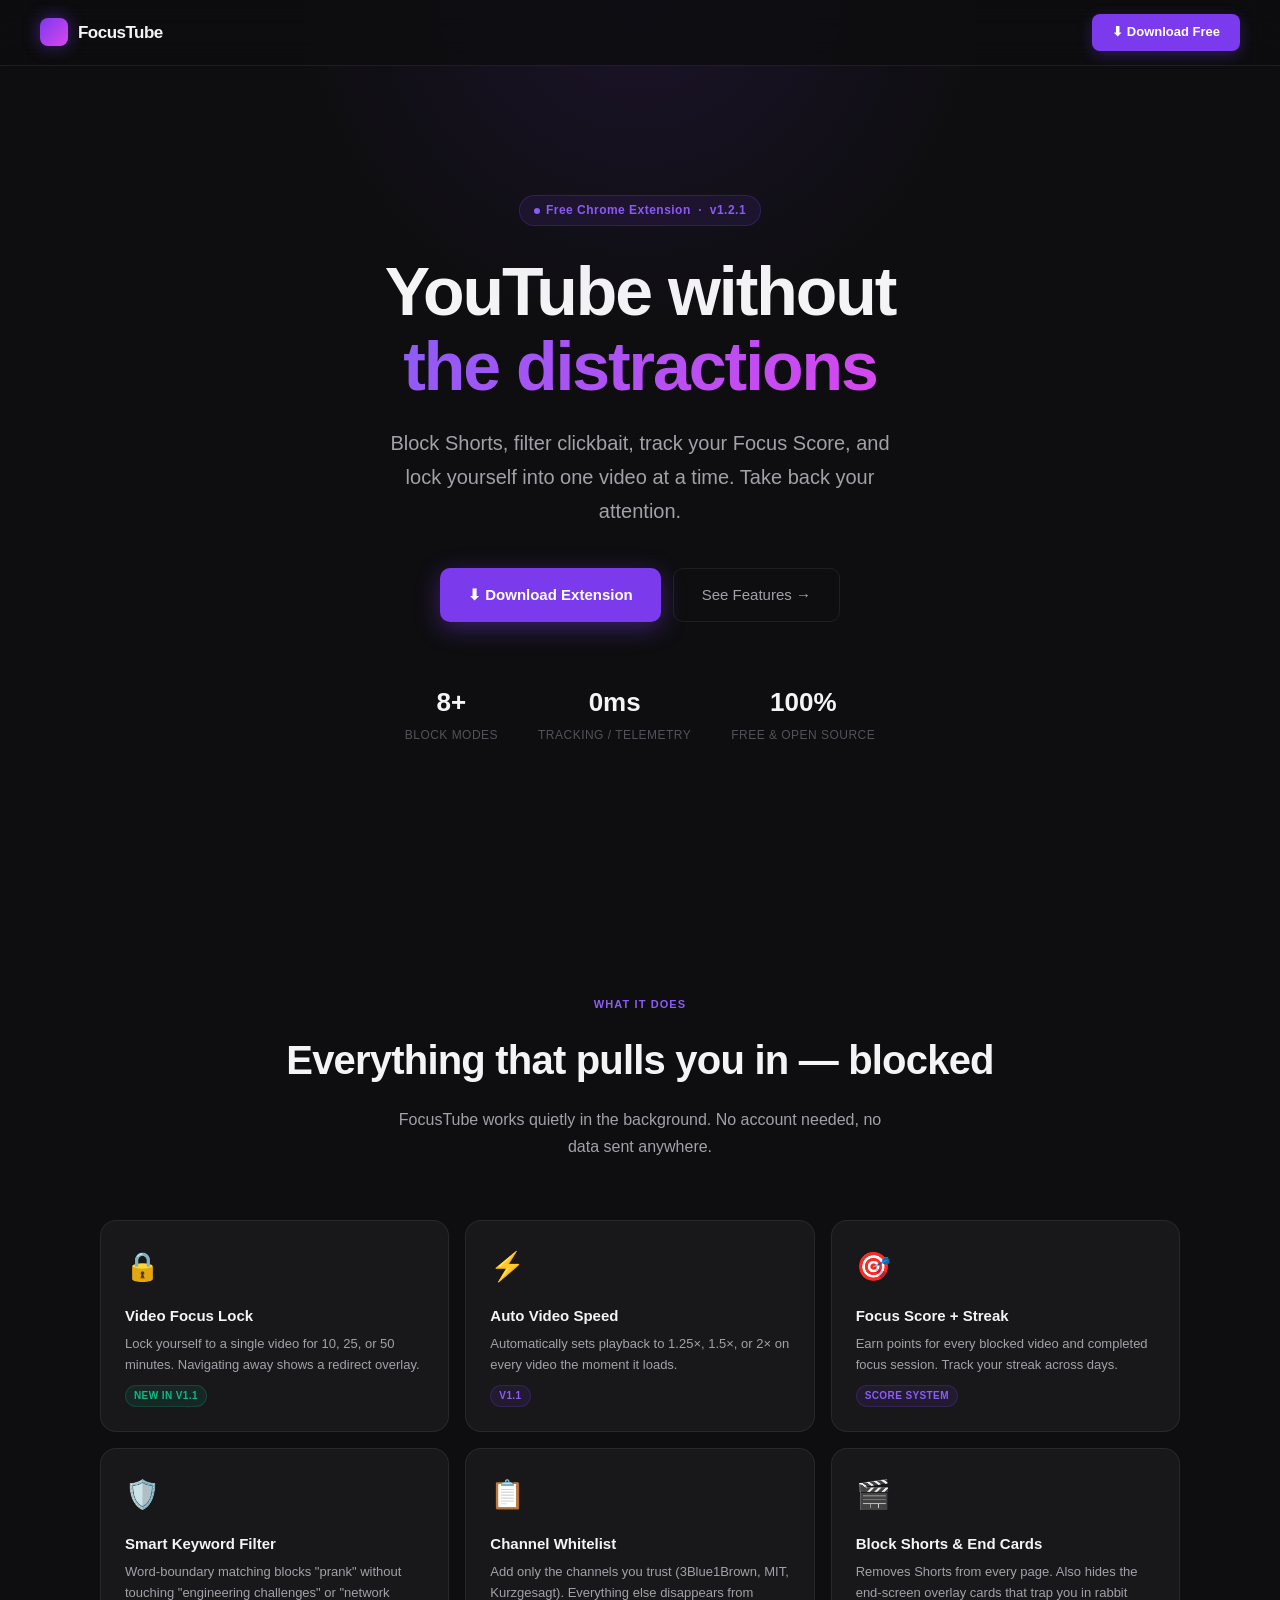
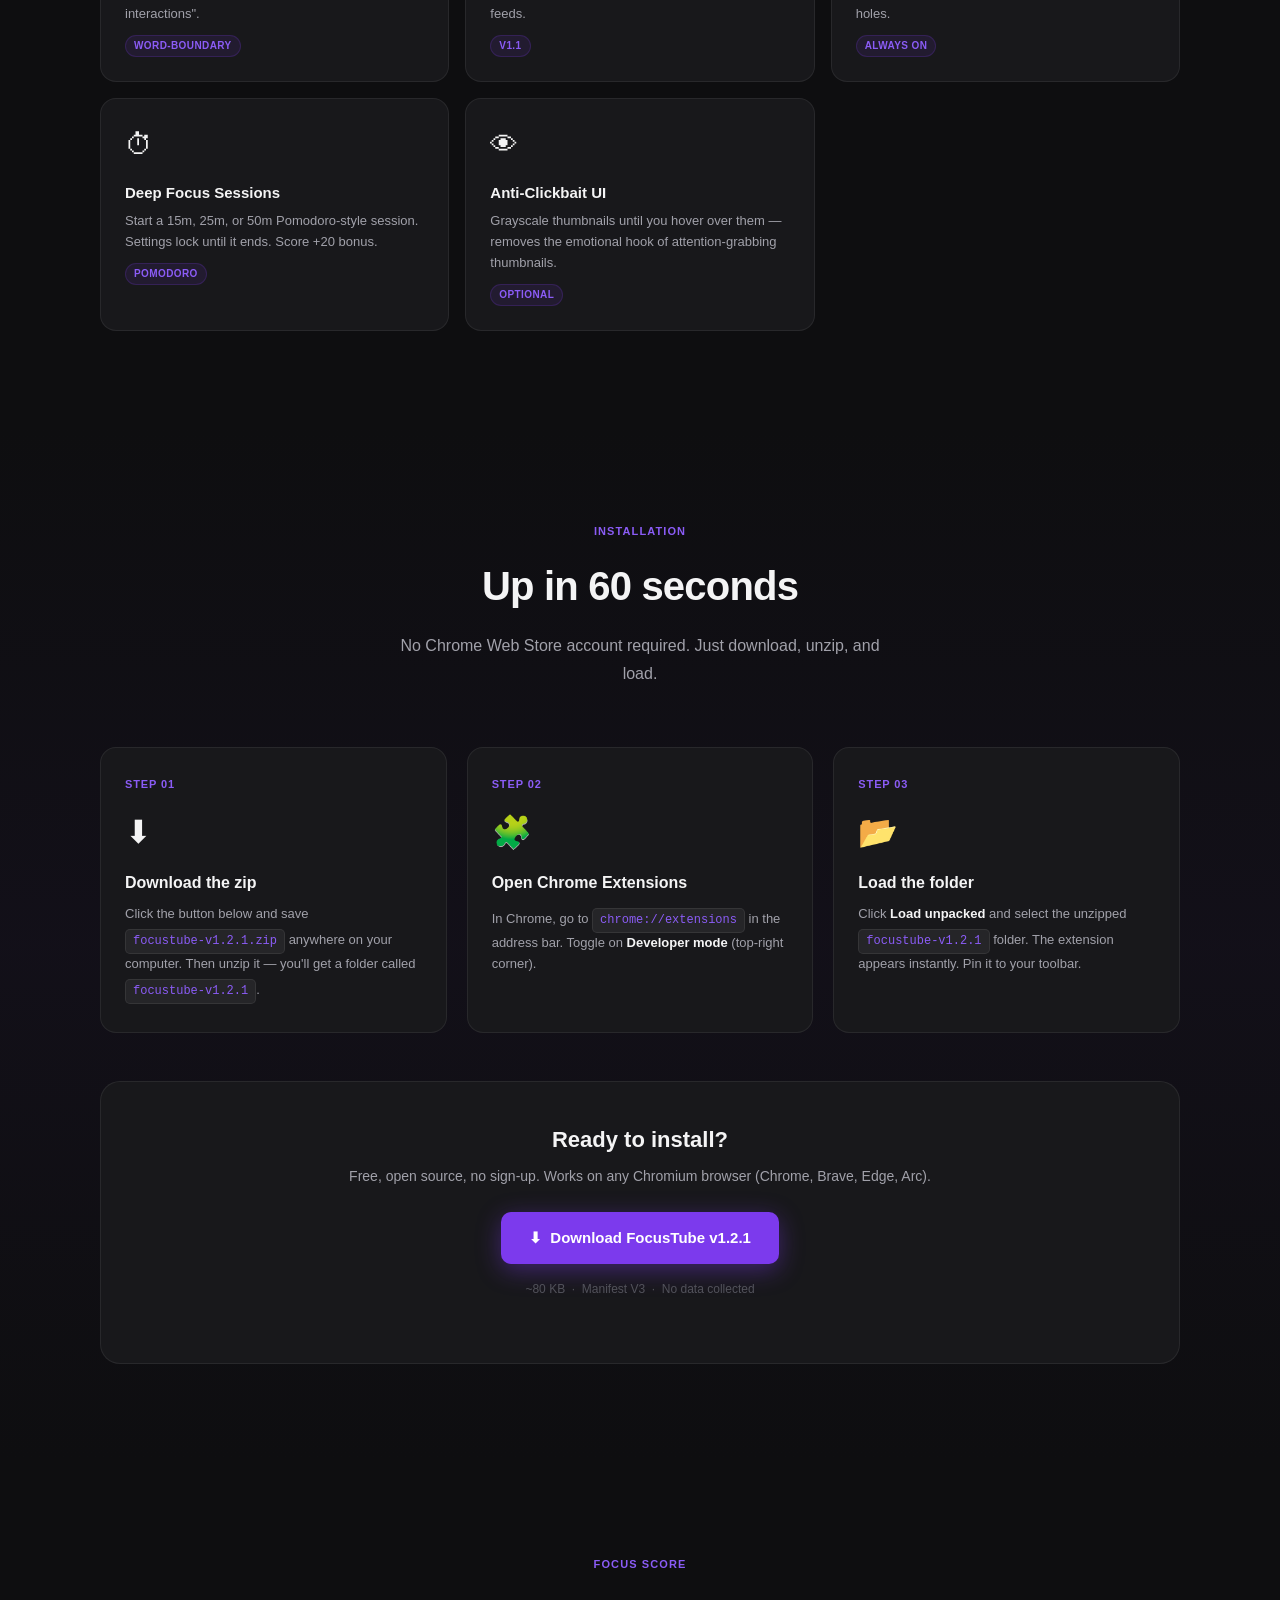
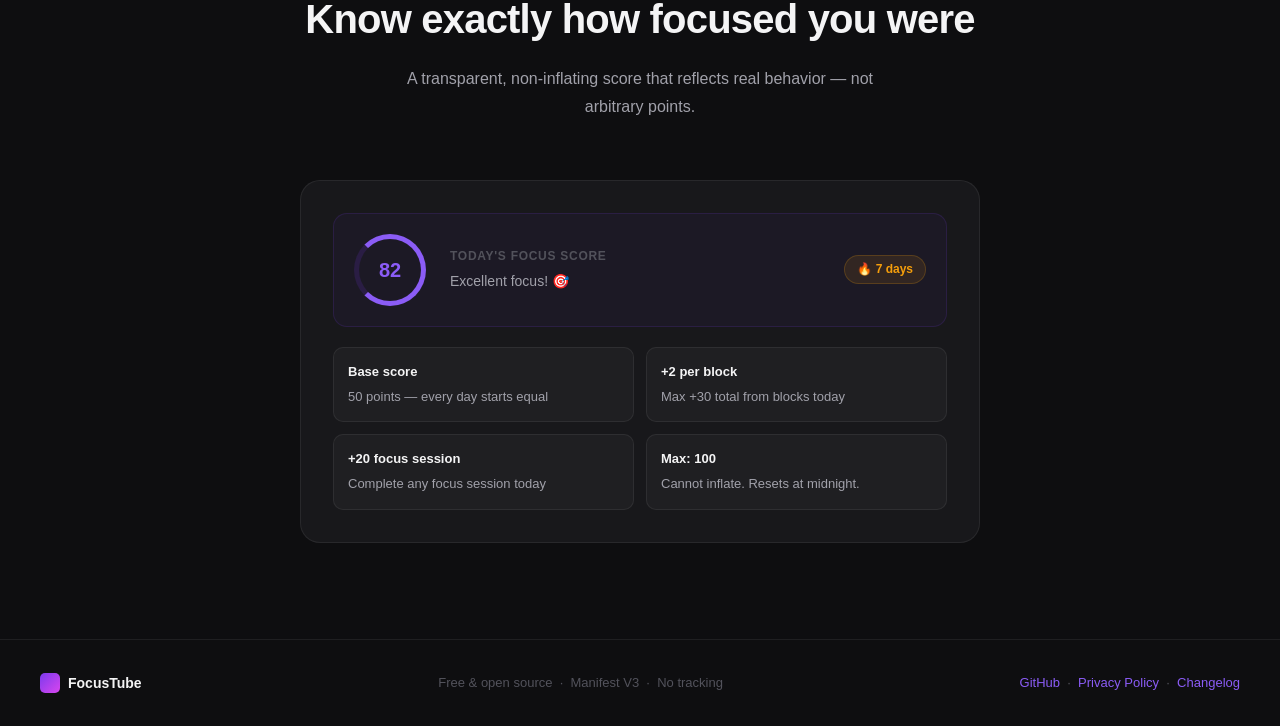
==== commit 39453283: "feat: v1.2.1 — remove Quick Block hover button, fix Video Lock, clean popup - Remove hover-on-thumbn" ====
--- a/docs/index.html
+++ b/docs/index.html
@@ -388,7 +388,7 @@
   <section class="hero">
     <div class="hero-badge">
       <span class="hero-badge-dot"></span>
-      Free Chrome Extension &nbsp;·&nbsp; v1.2.0
+      Free Chrome Extension &nbsp;·&nbsp; v1.2.1
     </div>
 
     <h1>YouTube without<br><span>the distractions</span></h1>
@@ -432,19 +432,6 @@
 
       <div class="features-grid">
 
-        <div class="feature-card">
-          <span class="feature-icon">🚫</span>
-          <div class="feature-name">Quick Channel Block</div>
-          <div class="feature-desc">Hover any video card and click 🚫 to instantly block that channel — no typing, no popup.</div>
-          <span class="feature-tag green">New in v1.2</span>
-        </div>
-
-        <div class="feature-card">
-          <span class="feature-icon">🏷️</span>
-          <div class="feature-name">Unblock with One Click</div>
-          <div class="feature-desc">Every blocked channel appears as a removable pill tag in the popup. Click ✕ to unblock instantly — no digging through lists.</div>
-          <span class="feature-tag green">New in v1.2</span>
-        </div>
 
         <div class="feature-card">
           <span class="feature-icon">🔒</span>
@@ -518,7 +505,7 @@
           <div class="step-num">Step 01</div>
           <span class="step-icon">⬇</span>
           <h3>Download the zip</h3>
-          <p>Click the button below and save <code>focustube-v1.2.0.zip</code> anywhere on your computer. Then unzip it — you'll get a folder called <code>focustube-v1.2.0</code>.</p>
+          <p>Click the button below and save <code>focustube-v1.2.1.zip</code> anywhere on your computer. Then unzip it — you'll get a folder called <code>focustube-v1.2.1</code>.</p>
         </div>
 
         <div class="step">
@@ -532,15 +519,15 @@
           <div class="step-num">Step 03</div>
           <span class="step-icon">📂</span>
           <h3>Load the folder</h3>
-          <p>Click <strong style="color:#f4f4f5">Load unpacked</strong> and select the unzipped <code>focustube-v1.2.0</code> folder. The extension appears instantly. Pin it to your toolbar.</p>
+          <p>Click <strong style="color:#f4f4f5">Load unpacked</strong> and select the unzipped <code>focustube-v1.2.1</code> folder. The extension appears instantly. Pin it to your toolbar.</p>
         </div>
       </div>
 
       <div class="install-cta">
         <h3>Ready to install?</h3>
         <p>Free, open source, no sign-up. Works on any Chromium browser (Chrome, Brave, Edge, Arc).</p>
-        <a class="btn-primary" href="https://github.com/aditya2706-dot/FocusTube/releases/download/v1.2.0/focustube-v1.2.0.zip" download>
-          ⬇ &nbsp;Download FocusTube v1.2.0
+        <a class="btn-primary" href="focustube-v1.2.1.zip" download="focustube-v1.2.1.zip">
+          ⬇ &nbsp;Download FocusTube v1.2.1
         </a>
         <p style="margin-top:16px; font-size:12px; color:#52525b">
           ~80 KB &nbsp;·&nbsp; Manifest V3 &nbsp;·&nbsp; No data collected
